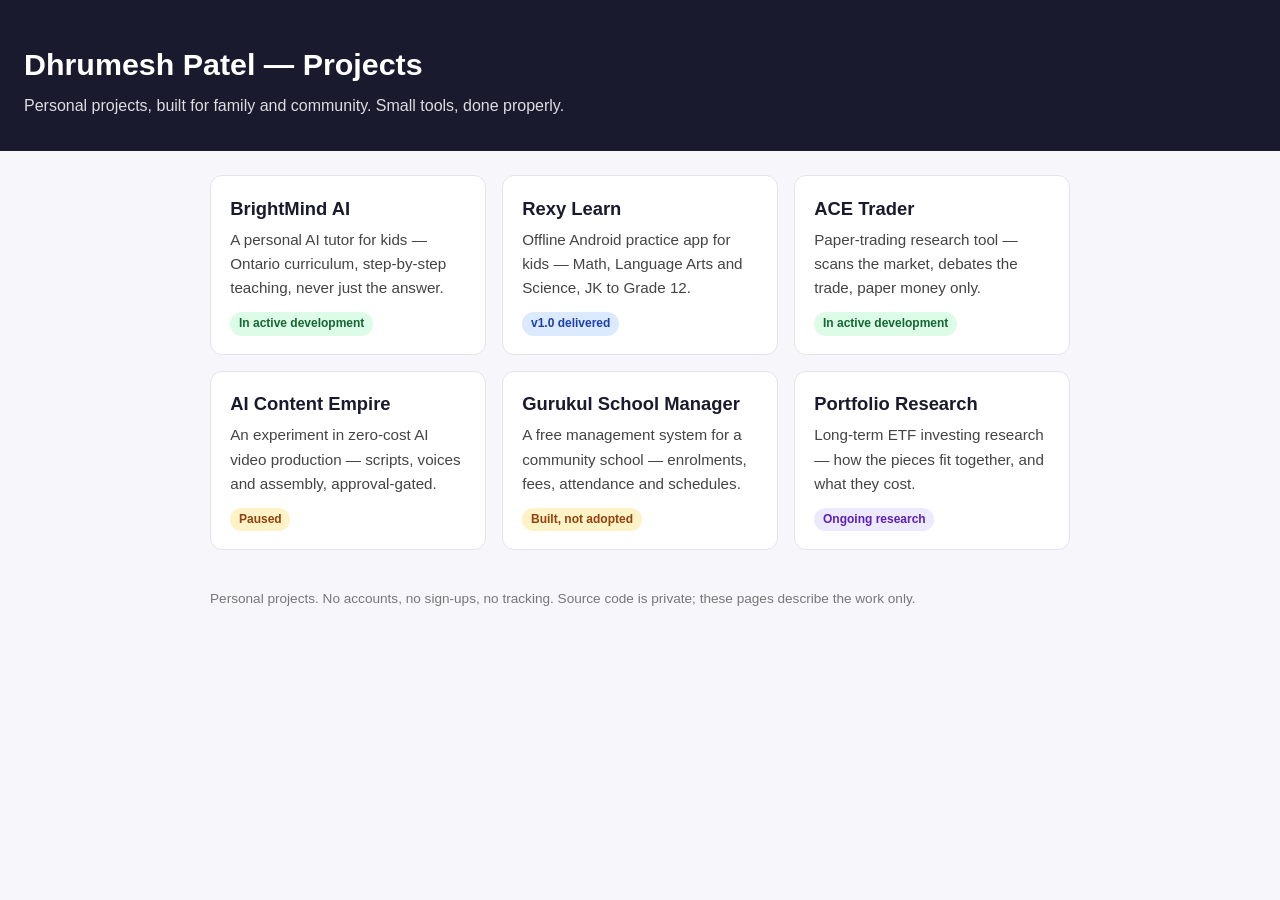
==== index.html @ 1c3bc0ed "Initial check-in: public project showcase (GitHub Pages)" ====
<!DOCTYPE html>
<html lang="en">
<head>
<meta charset="utf-8">
<meta name="viewport" content="width=device-width, initial-scale=1">
<title>Dhrumesh Patel — Projects</title>
<link rel="stylesheet" href="style.css">
</head>
<body>
<header>
  <h1>Dhrumesh Patel — Projects</h1>
  <p>Personal projects, built for family and community. Small tools, done properly.</p>
</header>
<main>
  <div class="grid">
    <div class="card">
      <h2><a href="brightmind.html">BrightMind AI</a></h2>
      <p>A personal AI tutor for kids — Ontario curriculum, step-by-step teaching, never just the answer.</p>
      <span class="badge active">In active development</span>
    </div>
    <div class="card">
      <h2><a href="rexy-learn.html">Rexy Learn</a></h2>
      <p>Offline Android practice app for kids — Math, Language Arts and Science, JK to Grade 12.</p>
      <span class="badge done">v1.0 delivered</span>
    </div>
    <div class="card">
      <h2><a href="ace-trader.html">ACE Trader</a></h2>
      <p>Paper-trading research tool — scans the market, debates the trade, paper money only.</p>
      <span class="badge active">In active development</span>
    </div>
    <div class="card">
      <h2><a href="ai-content-empire.html">AI Content Empire</a></h2>
      <p>An experiment in zero-cost AI video production — scripts, voices and assembly, approval-gated.</p>
      <span class="badge paused">Paused</span>
    </div>
    <div class="card">
      <h2><a href="gurukul.html">Gurukul School Manager</a></h2>
      <p>A free management system for a community school — enrolments, fees, attendance and schedules.</p>
      <span class="badge paused">Built, not adopted</span>
    </div>
    <div class="card">
      <h2><a href="qt-portfolio.html">Portfolio Research</a></h2>
      <p>Long-term ETF investing research — how the pieces fit together, and what they cost.</p>
      <span class="badge research">Ongoing research</span>
    </div>
  </div>
</main>
<footer>
  <p>Personal projects. No accounts, no sign-ups, no tracking. Source code is private; these pages describe the work only.</p>
</footer>
</body>
</html>
---- style.css ----
body { font-family: -apple-system, "Segoe UI", Roboto, Helvetica, Arial, sans-serif; margin: 0; color: #1a1a2e; background: #f7f7fb; line-height: 1.6; }
header { background: #1a1a2e; color: #fff; padding: 2.5rem 1.5rem 2rem; }
header h1 { margin: 0 0 .3rem; font-size: 1.9rem; }
header p { margin: 0; opacity: .85; max-width: 640px; }
main { max-width: 860px; margin: 0 auto; padding: 1.5rem; }
.grid { display: grid; grid-template-columns: repeat(auto-fill, minmax(260px, 1fr)); gap: 1rem; }
.card { background: #fff; border: 1px solid #e3e3ee; border-radius: 12px; padding: 1.1rem 1.2rem; }
.card h2 { margin: 0 0 .3rem; font-size: 1.15rem; }
.card h2 a { color: #1a1a2e; text-decoration: none; }
.card h2 a:hover { text-decoration: underline; }
.card p { margin: .3rem 0; color: #444; font-size: .95rem; }
.badge { display: inline-block; font-size: .75rem; font-weight: 600; padding: .15rem .55rem; border-radius: 999px; margin-top: .4rem; }
.active { background: #dcfce7; color: #166534; }
.paused { background: #fef3c7; color: #92400e; }
.done { background: #dbeafe; color: #1e40af; }
.research { background: #ede9fe; color: #5b21b6; }
a { color: #2563eb; }
.back { display: inline-block; margin-bottom: 1rem; }
footer { max-width: 860px; margin: 0 auto; padding: 0 1.5rem 2rem; color: #777; font-size: .85rem; }
.note { background: #fffbeb; border: 1px solid #fde68a; border-radius: 8px; padding: .8rem 1rem; margin: 1rem 0; }
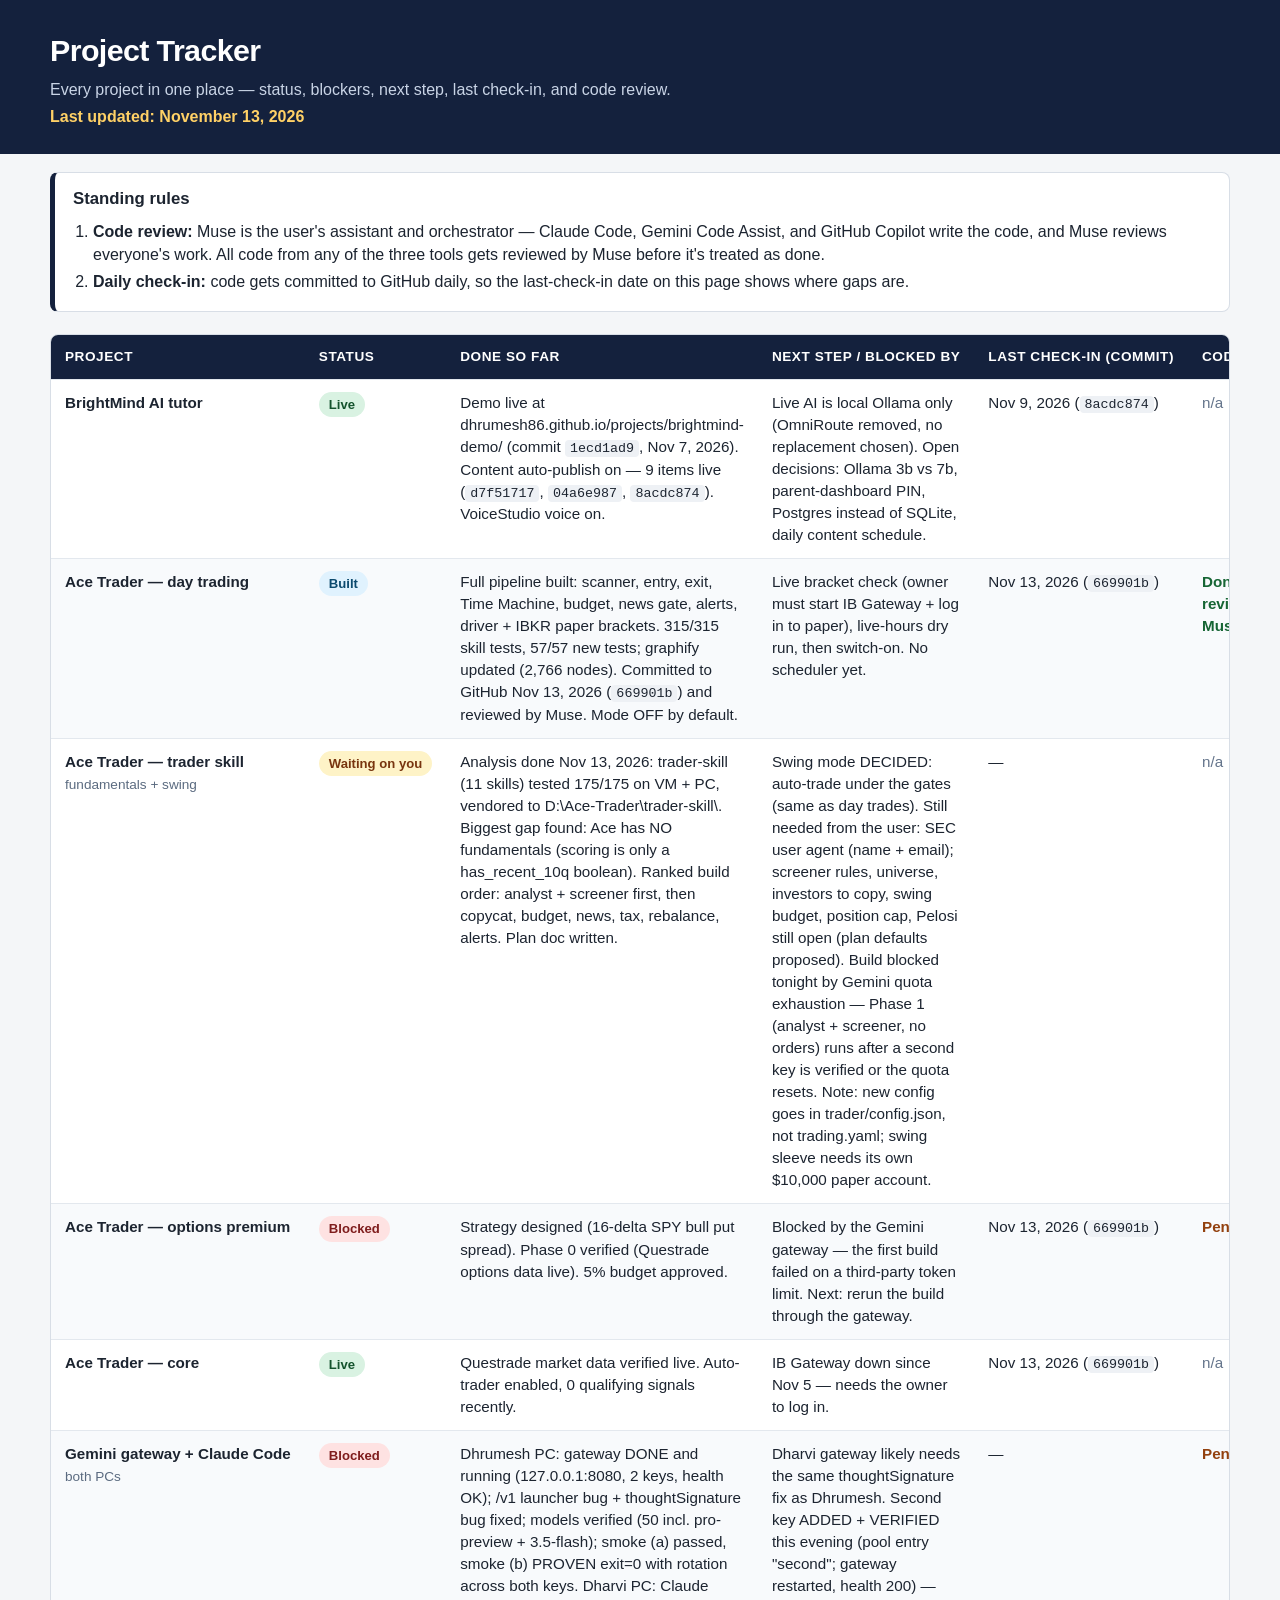
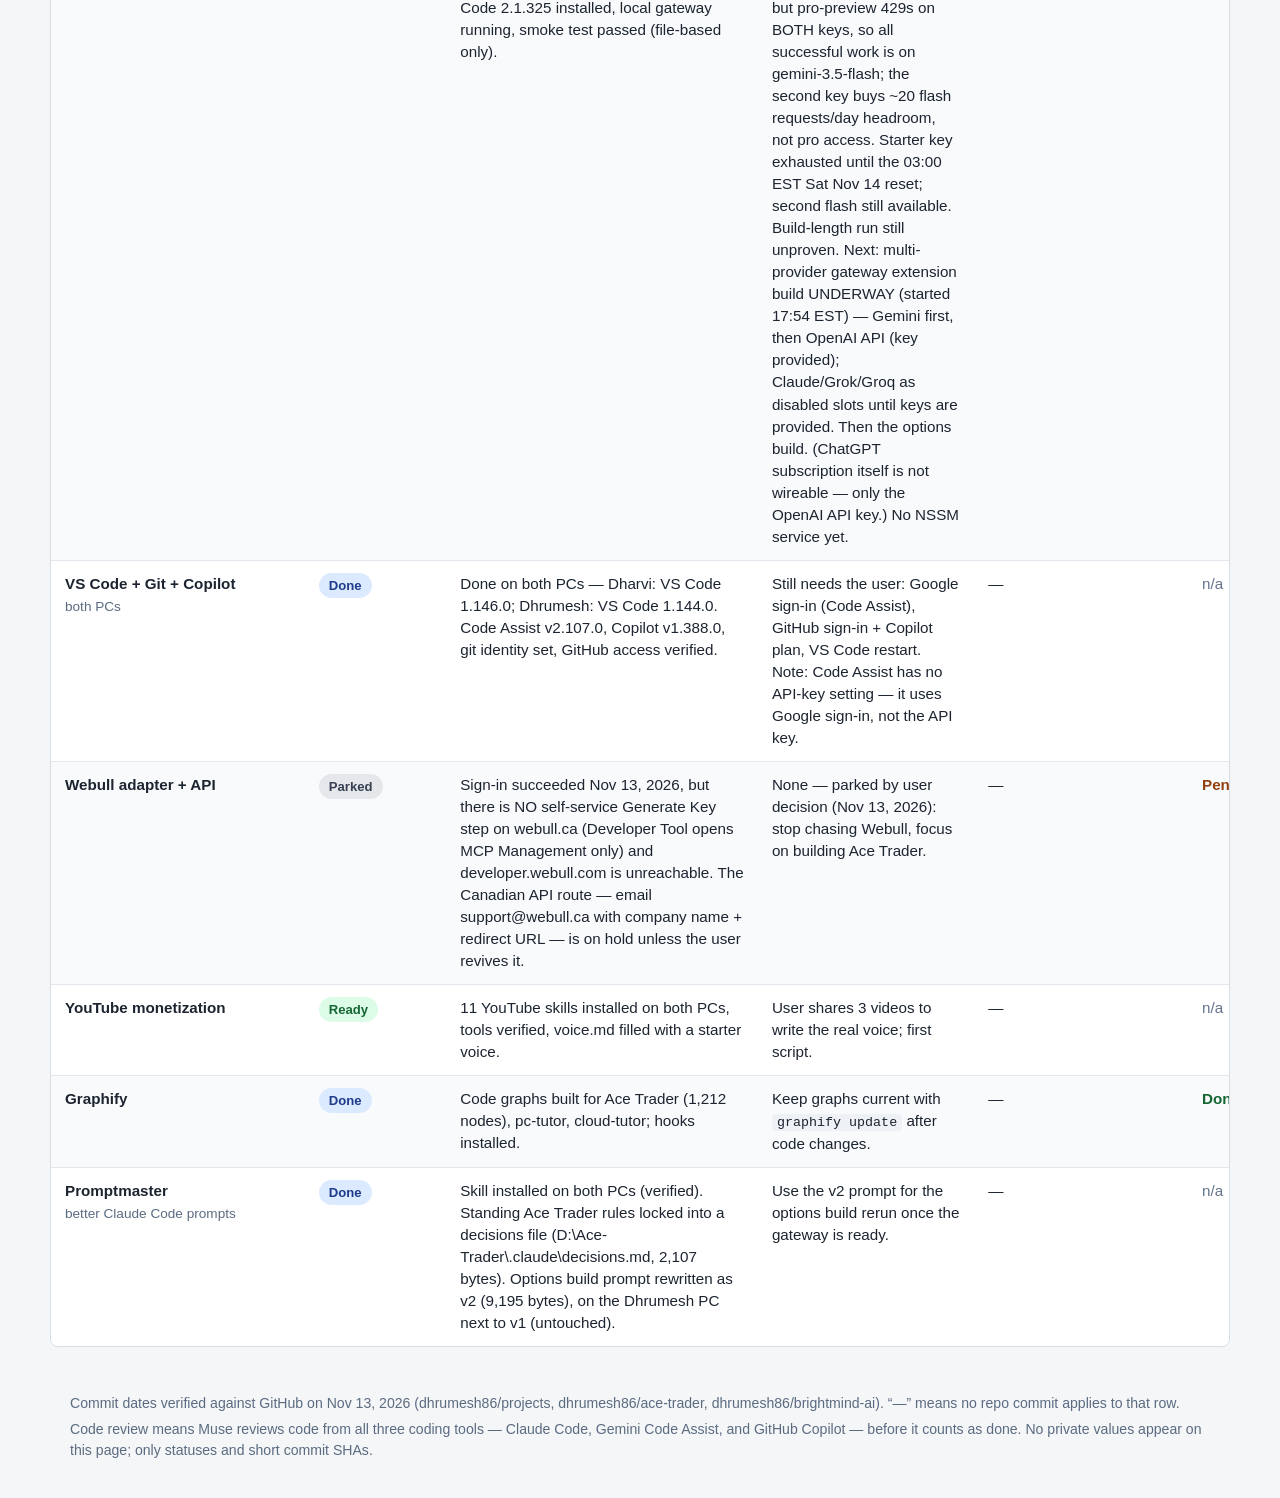
==== commit 8cca4081: "Remove OptiPlex, ITR e-verification and SBI transfer rows from project tracker" ====
--- a/index.html
+++ b/index.html
@@ -1,52 +1,199 @@
 <!DOCTYPE html>
-<html lang="en">
+<html lang="en-CA">
 <head>
 <meta charset="utf-8">
 <meta name="viewport" content="width=device-width, initial-scale=1">
-<title>Dhrumesh Patel — Projects</title>
-<link rel="stylesheet" href="style.css">
+<title>Project Tracker — All Projects</title>
+<style>
+  :root { color-scheme: light; }
+  * { box-sizing: border-box; }
+  body {
+    margin: 0; font-family: -apple-system, BlinkMacSystemFont, "Segoe UI", Roboto, Helvetica, Arial, sans-serif;
+    background: #f4f6f8; color: #1c2430; line-height: 1.45;
+  }
+  header {
+    background: #14213d; color: #fff; padding: 28px 20px 22px;
+  }
+  header .wrap, main .wrap { max-width: 1180px; margin: 0 auto; }
+  h1 { margin: 0 0 6px; font-size: 1.9rem; letter-spacing: -0.02em; }
+  header p { margin: 4px 0; color: #c9d4e6; }
+  header p.updated { color: #ffd166; font-weight: 600; }
+  .rules {
+    background: #fff; border: 1px solid #d8dee6; border-left: 5px solid #14213d;
+    border-radius: 8px; padding: 14px 18px; margin: 18px 0 22px;
+  }
+  .rules h2 { margin: 0 0 8px; font-size: 1.05rem; }
+  .rules ol { margin: 0; padding-left: 20px; }
+  .rules li { margin: 4px 0; }
+  main { padding: 0 20px 40px; }
+  .table-scroll { overflow-x: auto; background: #fff; border: 1px solid #d8dee6; border-radius: 8px; }
+  table { width: 100%; border-collapse: collapse; min-width: 960px; font-size: 0.95rem; }
+  th, td { text-align: left; vertical-align: top; padding: 12px 14px; border-bottom: 1px solid #e3e8ee; }
+  thead th {
+    background: #14213d; color: #fff; font-size: 0.85rem; text-transform: uppercase;
+    letter-spacing: 0.04em; white-space: nowrap; position: sticky; top: 0;
+  }
+  tbody tr:last-child td { border-bottom: none; }
+  tbody tr:nth-child(even) { background: #f8fafc; }
+  td.project { font-weight: 700; white-space: nowrap; }
+  td .sub { display: block; font-weight: 400; color: #5b6b80; font-size: 0.85rem; margin-top: 2px; }
+  code { background: #eef1f5; padding: 1px 5px; border-radius: 4px; font-size: 0.88em; }
+  .pill {
+    display: inline-block; padding: 3px 10px; border-radius: 999px;
+    font-size: 0.82rem; font-weight: 700; white-space: nowrap;
+  }
+  .pill.live     { background: #d9f2e2; color: #14532d; }
+  .pill.done     { background: #dbeafe; color: #1e3a8a; }
+  .pill.building { background: #e0e7ff; color: #3730a3; }
+  .pill.blocked  { background: #fee2e2; color: #7f1d1d; }
+  .pill.waiting  { background: #fef3c7; color: #78350f; }
+  .pill.nearly   { background: #ccfbf1; color: #134e4a; }
+  .pill.ready    { background: #dcfce7; color: #166534; }
+  .pill.built    { background: #e0f2fe; color: #0c4a6e; }
+  .pill.parked  { background: #e5e7eb; color: #374151; }
+  .pill.needs-you { background: #ffedd5; color: #7c2d12; }
+  .review-pending { color: #92400e; font-weight: 600; }
+  .review-done { color: #166534; font-weight: 600; }
+  .review-na { color: #64748b; }
+  footer { max-width: 1180px; margin: 0 auto; padding: 0 20px 32px; color: #5b6b80; font-size: 0.88rem; }
+  footer p { margin: 6px 0; }
+  @media (max-width: 640px) {
+    h1 { font-size: 1.5rem; }
+    header { padding: 20px 16px 16px; }
+    main { padding: 0 12px 28px; }
+    footer { padding: 0 12px 24px; }
+  }
+</style>
 </head>
 <body>
 <header>
-  <h1>Dhrumesh Patel — Projects</h1>
-  <p>Personal projects, built for family and community. Small tools, done properly.</p>
+  <div class="wrap">
+    <h1>Project Tracker</h1>
+    <p>Every project in one place — status, blockers, next step, last check-in, and code review.</p>
+    <p class="updated">Last updated: November 13, 2026</p>
+  </div>
 </header>
+
 <main>
-  <div class="grid">
-    <div class="card">
-      <h2><a href="brightmind.html">BrightMind AI</a></h2>
-      <p>A personal AI tutor for kids — Ontario curriculum, step-by-step teaching, never just the answer.</p>
-      <span class="badge active">In active development</span>
-    </div>
-    <div class="card">
-      <h2><a href="rexy-learn.html">Rexy Learn</a></h2>
-      <p>Offline Android practice app for kids — Math, Language Arts and Science, JK to Grade 12.</p>
-      <span class="badge done">v1.0 delivered</span>
-    </div>
-    <div class="card">
-      <h2><a href="ace-trader.html">ACE Trader</a></h2>
-      <p>Paper-trading research tool — scans the market, debates the trade, paper money only.</p>
-      <span class="badge active">In active development</span>
-    </div>
-    <div class="card">
-      <h2><a href="ai-content-empire.html">AI Content Empire</a></h2>
-      <p>An experiment in zero-cost AI video production — scripts, voices and assembly, approval-gated.</p>
-      <span class="badge paused">Paused</span>
-    </div>
-    <div class="card">
-      <h2><a href="gurukul.html">Gurukul School Manager</a></h2>
-      <p>A free management system for a community school — enrolments, fees, attendance and schedules.</p>
-      <span class="badge paused">Built, not adopted</span>
-    </div>
-    <div class="card">
-      <h2><a href="qt-portfolio.html">Portfolio Research</a></h2>
-      <p>Long-term ETF investing research — how the pieces fit together, and what they cost.</p>
-      <span class="badge research">Ongoing research</span>
+  <div class="wrap">
+    <section class="rules" aria-label="Standing rules">
+      <h2>Standing rules</h2>
+      <ol>
+        <li><strong>Code review:</strong> Muse is the user's assistant and orchestrator — Claude Code, Gemini Code Assist, and GitHub Copilot write the code, and Muse reviews everyone's work. All code from any of the three tools gets reviewed by Muse before it's treated as done.</li>
+        <li><strong>Daily check-in:</strong> code gets committed to GitHub daily, so the last-check-in date on this page shows where gaps are.</li>
+      </ol>
+    </section>
+
+    <div class="table-scroll">
+      <table>
+        <thead>
+          <tr>
+            <th>Project</th>
+            <th>Status</th>
+            <th>Done so far</th>
+            <th>Next step / blocked by</th>
+            <th>Last check-in (commit)</th>
+            <th>Code review</th>
+          </tr>
+        </thead>
+        <tbody>
+          <tr>
+            <td class="project">BrightMind AI tutor</td>
+            <td><span class="pill live">Live</span></td>
+            <td>Demo live at dhrumesh86.github.io/projects/brightmind-demo/ (commit <code>1ecd1ad9</code>, Nov 7, 2026). Content auto-publish on — 9 items live (<code>d7f51717</code>, <code>04a6e987</code>, <code>8acdc874</code>). VoiceStudio voice on.</td>
+            <td>Live AI is local Ollama only (OmniRoute removed, no replacement chosen). Open decisions: Ollama 3b vs 7b, parent-dashboard PIN, Postgres instead of SQLite, daily content schedule.</td>
+            <td>Nov 9, 2026 (<code>8acdc874</code>)</td>
+            <td class="review-na">n/a</td>
+          </tr>
+          <tr>
+            <td class="project">Ace Trader — day trading</td>
+            <td><span class="pill built">Built</span></td>
+            <td>Full pipeline built: scanner, entry, exit, Time Machine, budget, news gate, alerts, driver + IBKR paper brackets. 315/315 skill tests, 57/57 new tests; graphify updated (2,766 nodes). Committed to GitHub Nov 13, 2026 (<code>669901b</code>) and reviewed by Muse. Mode OFF by default.</td>
+            <td>Live bracket check (owner must start IB Gateway + log in to paper), live-hours dry run, then switch-on. No scheduler yet.</td>
+            <td>Nov 13, 2026 (<code>669901b</code>)</td>
+            <td class="review-done">Done — reviewed by Muse</td>
+          </tr>
+          <tr>
+            <td class="project">Ace Trader — trader skill <span class="sub">fundamentals + swing</span></td>
+            <td><span class="pill waiting">Waiting on you</span></td>
+            <td>Analysis done Nov 13, 2026: trader-skill (11 skills) tested 175/175 on VM + PC, vendored to D:\Ace-Trader\trader-skill\. Biggest gap found: Ace has NO fundamentals (scoring is only a has_recent_10q boolean). Ranked build order: analyst + screener first, then copycat, budget, news, tax, rebalance, alerts. Plan doc written.</td>
+            <td>Swing mode DECIDED: auto-trade under the gates (same as day trades). Still needed from the user: SEC user agent (name + email); screener rules, universe, investors to copy, swing budget, position cap, Pelosi still open (plan defaults proposed). Build blocked tonight by Gemini quota exhaustion — Phase 1 (analyst + screener, no orders) runs after a second key is verified or the quota resets. Note: new config goes in trader/config.json, not trading.yaml; swing sleeve needs its own $10,000 paper account.</td>
+            <td>—</td>
+            <td class="review-na">n/a</td>
+          </tr>
+          <tr>
+            <td class="project">Ace Trader — options premium</td>
+            <td><span class="pill blocked">Blocked</span></td>
+            <td>Strategy designed (16-delta SPY bull put spread). Phase 0 verified (Questrade options data live). 5% budget approved.</td>
+            <td>Blocked by the Gemini gateway — the first build failed on a third-party token limit. Next: rerun the build through the gateway.</td>
+            <td>Nov 13, 2026 (<code>669901b</code>)</td>
+            <td class="review-pending">Pending</td>
+          </tr>
+          <tr>
+            <td class="project">Ace Trader — core</td>
+            <td><span class="pill live">Live</span></td>
+            <td>Questrade market data verified live. Auto-trader enabled, 0 qualifying signals recently.</td>
+            <td>IB Gateway down since Nov 5 — needs the owner to log in.</td>
+            <td>Nov 13, 2026 (<code>669901b</code>)</td>
+            <td class="review-na">n/a</td>
+          </tr>
+          <tr>
+            <td class="project">Gemini gateway + Claude Code <span class="sub">both PCs</span></td>
+            <td><span class="pill blocked">Blocked</span></td>
+            <td>Dhrumesh PC: gateway DONE and running (127.0.0.1:8080, 2 keys, health OK); /v1 launcher bug + thoughtSignature bug fixed; models verified (50 incl. pro-preview + 3.5-flash); smoke (a) passed, smoke (b) PROVEN exit=0 with rotation across both keys. Dharvi PC: Claude Code 2.1.325 installed, local gateway running, smoke test passed (file-based only).</td>
+            <td>Dharvi gateway likely needs the same thoughtSignature fix as Dhrumesh. Second key ADDED + VERIFIED this evening (pool entry "second"; gateway restarted, health 200) — but pro-preview 429s on BOTH keys, so all successful work is on gemini-3.5-flash; the second key buys ~20 flash requests/day headroom, not pro access. Starter key exhausted until the 03:00 EST Sat Nov 14 reset; second flash still available. Build-length run still unproven. Next: multi-provider gateway extension build UNDERWAY (started 17:54 EST) — Gemini first, then OpenAI API (key provided); Claude/Grok/Groq as disabled slots until keys are provided. Then the options build. (ChatGPT subscription itself is not wireable — only the OpenAI API key.) No NSSM service yet.</td>
+            <td>—</td>
+            <td class="review-pending">Pending</td>
+          </tr>
+          <tr>
+            <td class="project">VS Code + Git + Copilot <span class="sub">both PCs</span></td>
+            <td><span class="pill done">Done</span></td>
+            <td>Done on both PCs — Dharvi: VS Code 1.146.0; Dhrumesh: VS Code 1.144.0. Code Assist v2.107.0, Copilot v1.388.0, git identity set, GitHub access verified.</td>
+            <td>Still needs the user: Google sign-in (Code Assist), GitHub sign-in + Copilot plan, VS Code restart. Note: Code Assist has no API-key setting — it uses Google sign-in, not the API key.</td>
+            <td>—</td>
+            <td class="review-na">n/a</td>
+          </tr>
+          <tr>
+            <td class="project">Webull adapter + API</td>
+            <td><span class="pill parked">Parked</span></td>
+            <td>Sign-in succeeded Nov 13, 2026, but there is NO self-service Generate Key step on webull.ca (Developer Tool opens MCP Management only) and developer.webull.com is unreachable. The Canadian API route — email support@webull.ca with company name + redirect URL — is on hold unless the user revives it.</td>
+            <td>None — parked by user decision (Nov 13, 2026): stop chasing Webull, focus on building Ace Trader.</td>
+            <td>—</td>
+            <td class="review-pending">Pending</td>
+          </tr>
+          <tr>
+            <td class="project">YouTube monetization</td>
+            <td><span class="pill ready">Ready</span></td>
+            <td>11 YouTube skills installed on both PCs, tools verified, voice.md filled with a starter voice.</td>
+            <td>User shares 3 videos to write the real voice; first script.</td>
+            <td>—</td>
+            <td class="review-na">n/a</td>
+          </tr>
+          <tr>
+            <td class="project">Graphify</td>
+            <td><span class="pill done">Done</span></td>
+            <td>Code graphs built for Ace Trader (1,212 nodes), pc-tutor, cloud-tutor; hooks installed.</td>
+            <td>Keep graphs current with <code>graphify update</code> after code changes.</td>
+            <td>—</td>
+            <td class="review-done">Done</td>
+          </tr>
+          <tr>
+            <td class="project">Promptmaster <span class="sub">better Claude Code prompts</span></td>
+            <td><span class="pill done">Done</span></td>
+            <td>Skill installed on both PCs (verified). Standing Ace Trader rules locked into a decisions file (D:\Ace-Trader\.claude\decisions.md, 2,107 bytes). Options build prompt rewritten as v2 (9,195 bytes), on the Dhrumesh PC next to v1 (untouched).</td>
+            <td>Use the v2 prompt for the options build rerun once the gateway is ready.</td>
+            <td>—</td>
+            <td class="review-na">n/a</td>
+          </tr>
+        </tbody>
+      </table>
     </div>
   </div>
 </main>
+
 <footer>
-  <p>Personal projects. No accounts, no sign-ups, no tracking. Source code is private; these pages describe the work only.</p>
+  <p>Commit dates verified against GitHub on Nov 13, 2026 (dhrumesh86/projects, dhrumesh86/ace-trader, dhrumesh86/brightmind-ai). “—” means no repo commit applies to that row.</p>
+  <p>Code review means Muse reviews code from all three coding tools — Claude Code, Gemini Code Assist, and GitHub Copilot — before it counts as done. No private values appear on this page; only statuses and short commit SHAs.</p>
 </footer>
 </body>
 </html>
